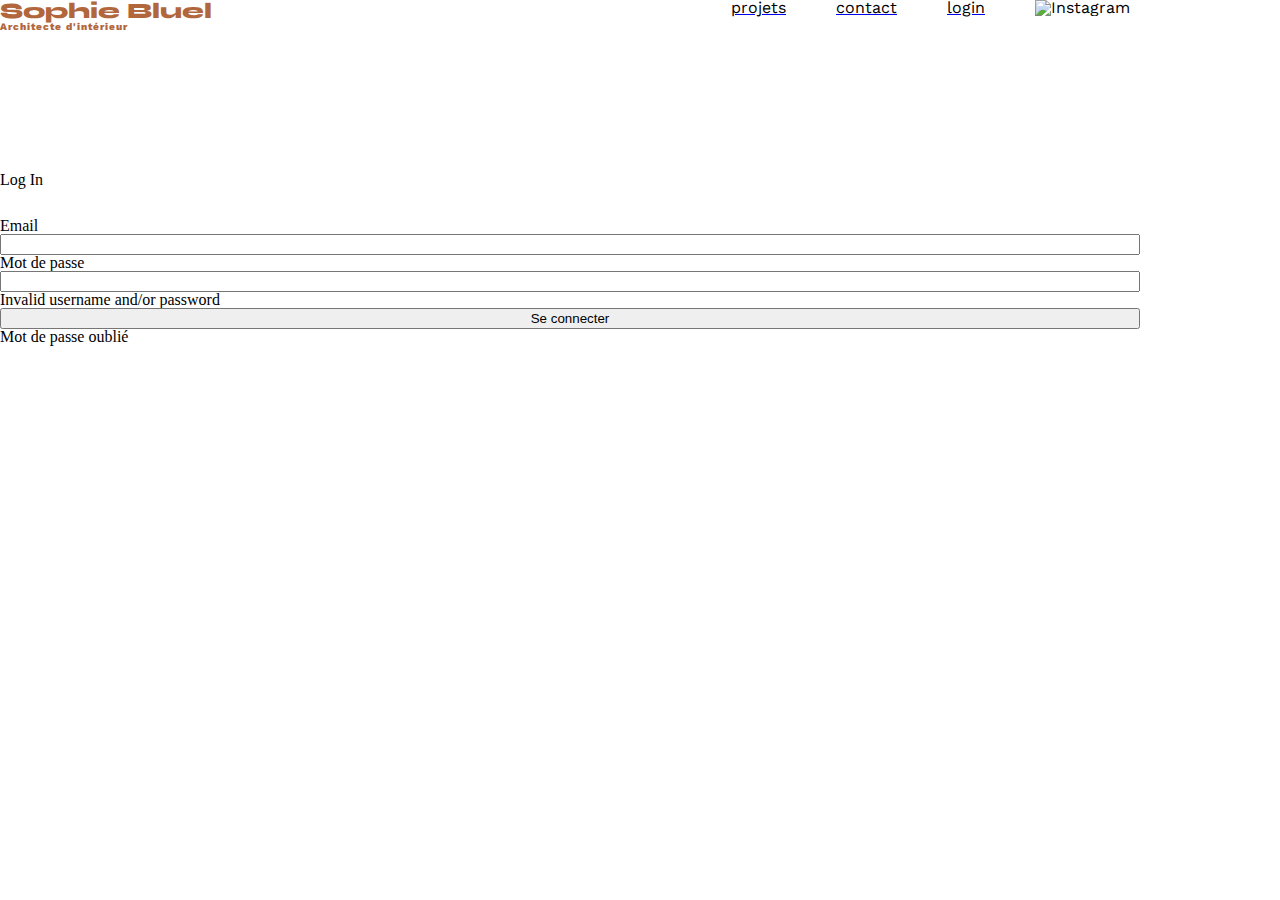
==== FrontEnd/pages/login.html @ f952ca87 "added script to log in" ====
<!DOCTYPE html>
<html lang="en">
	<head>
		<meta charset="UTF-8" />
		<title>Sophie Bluel - Architecte d'intérieur</title>
		<meta name="viewport" content="width=device-width, initial-scale=1.0" />
		<link rel="preconnect" href="https://fonts.googleapis.com" />
		<link rel="preconnect" href="https://fonts.gstatic.com" crossorigin />
		<link
			href="https://fonts.googleapis.com/css2?family=Syne:wght@700;800&family=Work+Sans&display=swap"
			rel="stylesheet"
		/>
		<meta name="description" content="" />
		<link rel="stylesheet" href="../style/style.css" />
		<script src="../scripts/log-in.js" type="module"></script>
	</head>
	<body>
		<header class="header">
			<h1 class="header__logo">
				Sophie Bluel
				<span class="header__logo__span">Architecte d'intérieur</span>
			</h1>
			<nav class="header__nav">
				<ul class="header__nav__link__wrapper">
					<a href="./index.html">
						<li class="header__nav__link">projets</li>
					</a>
					<a href="./index.html">
						<li class="header__nav__link">contact</li>
					</a>
					<a href="./login.html">
						<li class="header__nav__link">login</li>
					</a>
					<li class="header__nav__link">
						<img
							src="../assets/icons/instagram.png"
							alt="Instagram"
							class="header__nav__link__image"
						/>
					</li>
				</ul>
			</nav>
		</header>

		<h2>Log In</h2>

		<section id="contact">
			<form action="#" class="form" name="form">
				<label for="email">Email</label>
				<input type="email" name="email" id="email" />
				<label for="password">Mot de passe</label>
				<input type="password" name="password" id="password" />
				<div id="login-error-msg-holder">
					<p id="login-error-msg">
						Invalid username and/or password
					</p>
				</div>
				<input type="submit" value="Se connecter" class="form__submit" />
				<p class="forgotten__password">Mot de passe oublié</p>
			</form>
		</section>
	</body>
</html>
---- FrontEnd/style/style.css ----
:root {
	--green: #1d6154;
	--white: #ffffff;
}

body {
	max-width: 1140px;
	margin: auto;
	font-family: "Work Sans";
	font-size: 14px;
}

.section__title {
	font-family: "Syne";
	font-weight: 700;
	font-size: 30px;
	color: #1d6154;
}

.hidden {
	display: none;
}

.header {
	max-width: 1140px;
	margin: auto;
	display: flex;
	justify-content: space-between;
	margin-bottom: 140px;
}
.header__logo {
	display: flex;
	flex-direction: column;
	font-family: "Syne";
	font-size: 22px;
	font-weight: 800;
	color: #b1663c;
}
.header__logo__span {
	font-family: "Work Sans";
	font-size: 10px;
	letter-spacing: 0.1em;
}
.header__nav__link__wrapper {
	display: flex;
	align-items: center;
	gap: 30px;
	list-style-type: none;
}
.header__nav__link {
	padding: 0 10px;
	font-size: 1em;
	color: black;
	text-decoration: none;
	font-family: "Work Sans";
}
.header__nav__link:hover {
	color: #b1663c;
}
.header__nav__link__image {
	width: 22px;
}

.introduction {
	display: flex;
	align-items: center;
	max-width: 1140px;
	margin: auto;
	margin-bottom: 140px;
}
.introduction__figure {
	flex: 1;
}
.introduction__image {
	display: block;
	margin: auto;
	width: 80%;
}
.introduction__article {
	flex: 1;
}
.introduction__text {
	margin-bottom: 0.5em;
	font-size: 14px;
	font-family: "Work Sans";
	color: #3d3d3d;
}

.filter__button,
.reset__button {
	border: 1px solid var(--green);
	background-color: var(--white);
	color: var(--green);
	border-radius: 60px;
	font-size: 16px;
	font-weight: bold;
	text-align: center;
	padding: 5px 10px;
}
.filter__button:focus,
.reset__button:focus {
	background-color: var(--green);
	color: var(--white);
}

.gallery {
	width: 100%;
	display: grid;
	grid-template-columns: 1fr 1fr 1fr;
	grid-column-gap: 20px;
	grid-row-gap: 20px;
}
.gallery__image {
	width: 100%;
}

.contact {
	width: 50%;
	margin: auto;
}
.contact__title {
	margin-bottom: 20px;
}
.form {
	text-align: left;
	margin-top: 30px;
	display: flex;
	flex-direction: column;
}
.form__input {
	height: 50px;
	font-size: 1.2em;
	border: none;
	box-shadow: 0px 4px 14px rgba(0, 0, 0, 0.09);
}
.form__label {
	margin: 2em 0 1em 0;
}
.contact__message__textarea {
	border: none;
	box-shadow: 0px 4px 14px rgba(0, 0, 0, 0.09);
}
.contact__form__submit {
	font-family: "Syne";
	font-weight: 700;
	color: white;
	background-color: #1d6154;
	margin: 2em auto;
	width: 180px;
	text-align: center;
	border-radius: 60px;
}

.footer {
	background-color: var(--white);
}
.footer__nav__link__wrapper {
	display: flex;
	justify-content: flex-end;
	padding: 1.5em 6em;
}
.footer__nav__link {
	font-family: "Work Sans";
	font-weight: 300;
	font-size: 14px;
}

html,
body,
div,
span,
applet,
object,
iframe,
h1,
h2,
h3,
h4,
h5,
h6,
p,
blockquote,
pre,
a,
abbr,
acronym,
address,
big,
cite,
code,
del,
dfn,
em,
img,
ins,
kbd,
q,
s,
samp,
small,
strike,
strong,
sub,
sup,
tt,
var,
b,
u,
i,
center,
dl,
dt,
dd,
ol,
ul,
li,
fieldset,
form,
label,
legend,
table,
caption,
tbody,
tfoot,
thead,
tr,
th,
td,
article,
aside,
canvas,
details,
embed,
figure,
figcaption,
footer,
header,
hgroup,
menu,
nav,
output,
ruby,
section,
summary,
time,
mark,
audio,
video {
	margin: 0;
	padding: 0;
	border: 0;
	font-size: 100%;
	font: inherit;
	vertical-align: baseline;
}
article,
aside,
details,
figcaption,
figure,
footer,
header,
hgroup,
menu,
nav,
section {
	display: block;
}
body {
	line-height: 1;
}
ol,
ul {
	list-style: none;
}
blockquote,
q {
	quotes: none;
}
blockquote:before,
blockquote:after,
q:before,
q:after {
	content: "";
	content: none;
}
table {
	border-collapse: collapse;
	border-spacing: 0;
}
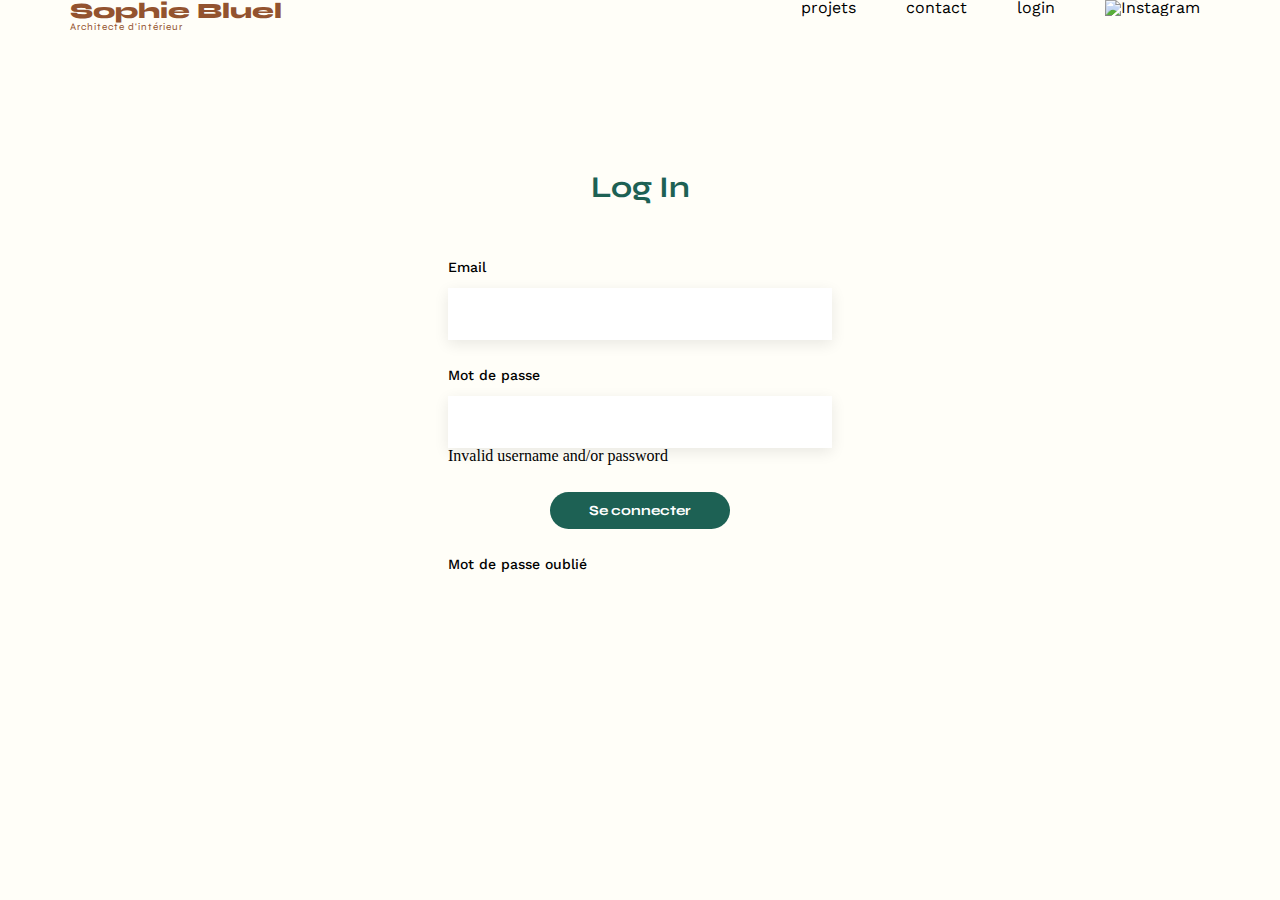
==== commit dcd00696: "deleted elements to be created in scripts on login" ====
--- a/FrontEnd/pages/login.html
+++ b/FrontEnd/pages/login.html
@@ -13,6 +13,7 @@
 		<meta name="description" content="" />
 		<link rel="stylesheet" href="../style/style.css" />
 		<script src="../scripts/log-in.js" type="module"></script>
+		<script src="../scripts/log-in-display.js" type="module"></script>
 	</head>
 	<body>
 		<header class="header">
@@ -22,14 +23,14 @@
 			</h1>
 			<nav class="header__nav">
 				<ul class="header__nav__link__wrapper">
-					<a href="./index.html">
-						<li class="header__nav__link">projets</li>
+					<a href="./index.html" class="header__nav__link">
+						<li>projets</li>
 					</a>
-					<a href="./index.html">
-						<li class="header__nav__link">contact</li>
+					<a href="./index.html" class="header__nav__link">
+						<li>contact</li>
 					</a>
-					<a href="./login.html">
-						<li class="header__nav__link">login</li>
+					<a href="./login.html" class="header__nav__link">
+						<li>login</li>
 					</a>
 					<li class="header__nav__link">
 						<img
@@ -42,20 +43,33 @@
 			</nav>
 		</header>
 
-		<h2>Log In</h2>
-
-		<section id="contact">
-			<form action="#" class="form" name="form">
-				<label for="email">Email</label>
-				<input type="email" name="email" id="email" />
-				<label for="password">Mot de passe</label>
-				<input type="password" name="password" id="password" />
+		<section id="section login">
+			<h2 class="login__title section__title">Log In</h2>
+			<form action="#" class="login__form form" name="form">
+				<label for="email" class="login__label form__label">Email</label>
+				<input
+					type="email"
+					name="email"
+					id="email"
+					class="login__input form__input"
+				/>
+				<label for="password" class="login__label form__label"
+					>Mot de passe</label
+				>
+				<input
+					type="password"
+					name="password"
+					id="password"
+					class="login__input form__input"
+				/>
 				<div id="login-error-msg-holder">
-					<p id="login-error-msg">
-						Invalid username and/or password
-					</p>
+					<p id="login-error-msg">Invalid username and/or password</p>
 				</div>
-				<input type="submit" value="Se connecter" class="form__submit" />
+				<input
+					type="submit"
+					value="Se connecter"
+					class="login__form__submit form__submit"
+				/>
 				<p class="forgotten__password">Mot de passe oublié</p>
 			</form>
 		</section>
--- a/FrontEnd/style/style.css
+++ b/FrontEnd/style/style.css
@@ -1,29 +1,50 @@
 :root {
-	--green: #1d6154;
+	--main-color: #1d6154;
+	--secondary-color: #93532f;
+	--background-color: #fffef8;
 	--white: #ffffff;
-}
+	--black: #000000;
+	--light-black: #3d3d3d;
 
+	--main-font: "Syne";
+	--secondary-font: "Work Sans";
+}
 body {
+	background-color: var(--background-color);
+}
+.fa-trash-can {
+	color: var(--white);
+}
+.header,
+.section {
 	max-width: 1140px;
 	margin: auto;
-	font-family: "Work Sans";
-	font-size: 14px;
-}
-
+}
 .section__title {
-	font-family: "Syne";
+	font-family: var(--main-font);
 	font-weight: 700;
 	font-size: 30px;
-	color: #1d6154;
-}
-
+	color: var(--main-color);
+}
 .hidden {
 	display: none;
 }
-
+.hidden__inherit {
+	display: inherit;
+}
+.edition__mode__display {
+	display: flex;
+	justify-content: center;
+	gap: 1em;
+	background-color: var(--black);
+	color: var(--white);
+	padding: 20px;
+	margin-bottom: 40px;
+	font-family: var(--secondary-font);
+	font-weight: 400;
+	font-size: 16px;
+}
 .header {
-	max-width: 1140px;
-	margin: auto;
 	display: flex;
 	justify-content: space-between;
 	margin-bottom: 140px;
@@ -31,14 +52,15 @@
 .header__logo {
 	display: flex;
 	flex-direction: column;
-	font-family: "Syne";
+	font-family: var(--main-font);
 	font-size: 22px;
 	font-weight: 800;
-	color: #b1663c;
+	color: var(--secondary-color);
 }
 .header__logo__span {
-	font-family: "Work Sans";
+	font-family: var(--secondary-color);
 	font-size: 10px;
+	font-weight: 400;
 	letter-spacing: 0.1em;
 }
 .header__nav__link__wrapper {
@@ -49,18 +71,15 @@
 }
 .header__nav__link {
 	padding: 0 10px;
-	font-size: 1em;
-	color: black;
+	font-size: 16px;
+	font-family: var(--secondary-font);
+	font-weight: 400;
+	color: var(--black);
 	text-decoration: none;
-	font-family: "Work Sans";
-}
-.header__nav__link:hover {
-	color: #b1663c;
 }
 .header__nav__link__image {
 	width: 22px;
 }
-
 .introduction {
 	display: flex;
 	align-items: center;
@@ -82,27 +101,38 @@
 .introduction__text {
 	margin-bottom: 0.5em;
 	font-size: 14px;
-	font-family: "Work Sans";
-	color: #3d3d3d;
-}
-
+	font-family: var(--secondary-font);
+	font-weight: 400;
+	color: var(--light-black);
+}
+.portfolio__title {
+	text-align: center;
+}
+.portfolio__modify__button {
+	font-family: var(--secondary-font);
+	font-weight: 400;
+	font-size: 14px;
+}
+.filter__button__menu {
+	margin-top: 1em;
+}
 .filter__button,
 .reset__button {
-	border: 1px solid var(--green);
+	border: 1px solid var(--main-color);
 	background-color: var(--white);
-	color: var(--green);
+	color: var(--main-color);
 	border-radius: 60px;
+	font-family: var(--main-font);
 	font-size: 16px;
-	font-weight: bold;
+	font-weight: 700;
 	text-align: center;
 	padding: 5px 10px;
 }
 .filter__button:focus,
 .reset__button:focus {
-	background-color: var(--green);
+	background-color: var(--main-color);
 	color: var(--white);
 }
-
 .gallery {
 	width: 100%;
 	display: grid;
@@ -113,13 +143,20 @@
 .gallery__image {
 	width: 100%;
 }
-
-.contact {
-	width: 50%;
-	margin: auto;
-}
-.contact__title {
-	margin-bottom: 20px;
+.gallery__figcaption {
+	font-family: var(--secondary-font);
+	font-weight: 400;
+	font-size: 13px;
+}
+.form {
+	width: 30%;
+	margin: 3em auto 0;
+}
+.form__label,
+.form__input {
+	font-family: var(--secondary-font);
+	font-weight: 500;
+	font-size: 14px;
 }
 .form {
 	text-align: left;
@@ -136,21 +173,42 @@
 .form__label {
 	margin: 2em 0 1em 0;
 }
+.form__submit {
+	font-family: var(--main-font);
+	font-weight: 700;
+	font-size: 14px;
+	color: var(--white);
+	background-color: var(--main-color);
+	margin: 2em auto;
+	padding: 10px 0;
+	width: 180px;
+	text-align: center;
+	border-radius: 60px;
+	border: none;
+}
+.contact__title {
+	margin: 2em 0 1em;
+	text-align: center;
+}
+.contact__text {
+	font-family: var(--secondary-font);
+	font-weight: 400;
+	font-size: 16px;
+	text-align: center;
+}
+
 .contact__message__textarea {
 	border: none;
 	box-shadow: 0px 4px 14px rgba(0, 0, 0, 0.09);
 }
-.contact__form__submit {
-	font-family: "Syne";
-	font-weight: 700;
-	color: white;
-	background-color: #1d6154;
-	margin: 2em auto;
-	width: 180px;
-	text-align: center;
-	border-radius: 60px;
-}
-
+.login__title {
+	text-align: center;
+}
+.forgotten__password {
+	font-family: var(--secondary-font);
+	font-weight: 500;
+	font-size: 14px;
+}
 .footer {
 	background-color: var(--white);
 }
@@ -160,11 +218,22 @@
 	padding: 1.5em 6em;
 }
 .footer__nav__link {
-	font-family: "Work Sans";
+	font-family: var(--secondary-font);
 	font-weight: 300;
 	font-size: 14px;
 }
-
+.modal__photo__gallery {
+	display: flex;
+}
+.modal__image {
+	width: 80px;
+	height: auto;
+}
+.icon__div {
+	width: 24px;
+	height: 24px;
+	background-color: var(--black);
+}
 html,
 body,
 div,
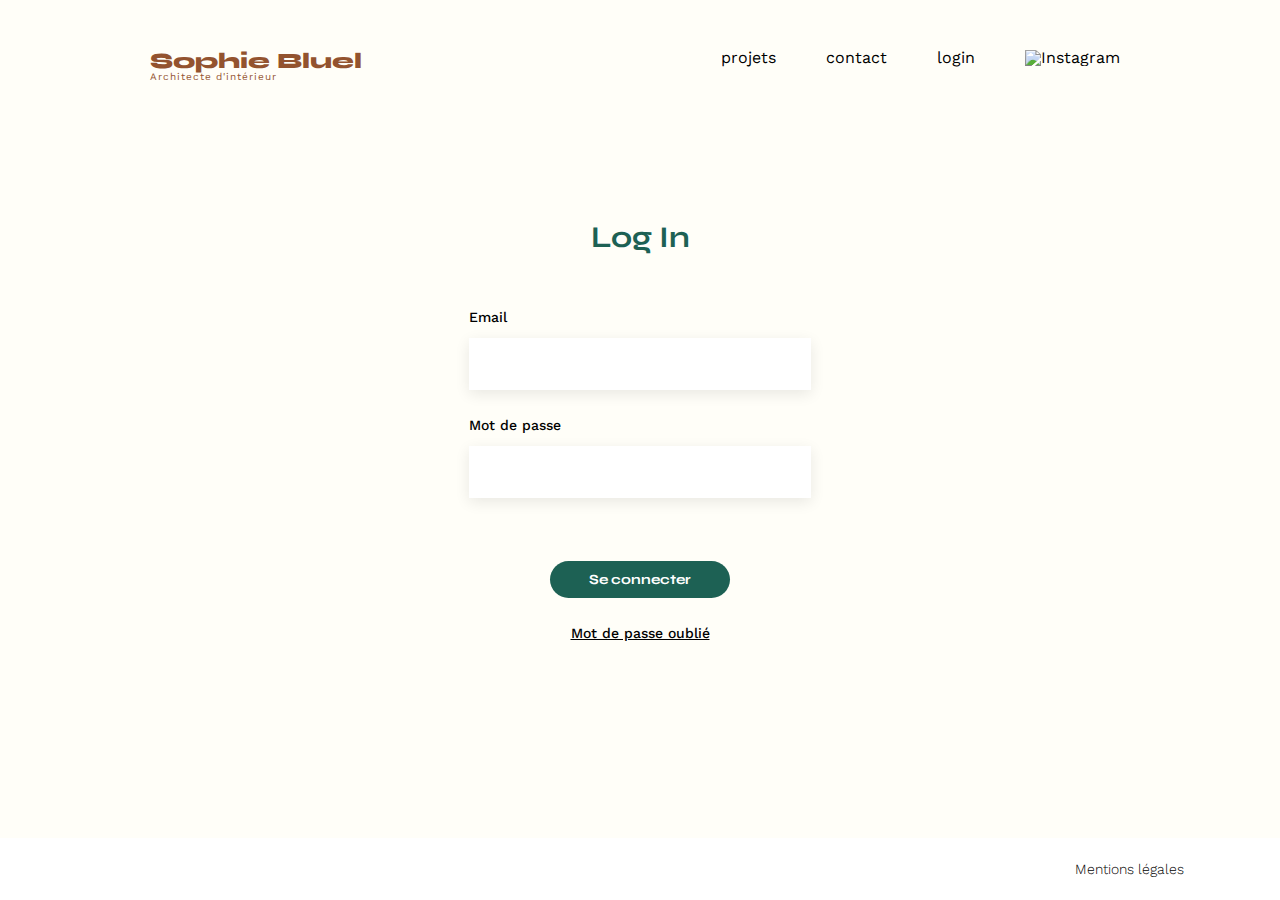
==== commit b6a54b73: "minor changes" ====
--- a/FrontEnd/pages/login.html
+++ b/FrontEnd/pages/login.html
@@ -23,15 +23,17 @@
 			</h1>
 			<nav class="header__nav">
 				<ul class="header__nav__link__wrapper">
-					<a href="./index.html" class="header__nav__link">
-						<li>projets</li>
-					</a>
-					<a href="./index.html" class="header__nav__link">
-						<li>contact</li>
-					</a>
-					<a href="./login.html" class="header__nav__link">
-						<li>login</li>
-					</a>
+					<li>
+						<a href="./index.html" class="header__nav__link"> projets </a>
+					</li>
+					<li>
+						<a href="./index.html" class="header__nav__link"> contact </a>
+					</li>
+					<li>
+						<a href="./login.html" class="header__nav__link login__link">
+							login
+						</a>
+					</li>
 					<li class="header__nav__link">
 						<img
 							src="../assets/icons/instagram.png"
@@ -43,35 +45,46 @@
 			</nav>
 		</header>
 
-		<section id="section login">
+		<section class="section login">
 			<h2 class="login__title section__title">Log In</h2>
 			<form action="#" class="login__form form" name="form">
-				<label for="email" class="login__label form__label">Email</label>
+				<label for="email" class="login__form__email__label form__label"
+					>Email</label
+				>
 				<input
 					type="email"
 					name="email"
+					class="login__form__email__input form__input"
 					id="email"
-					class="login__input form__input"
 				/>
-				<label for="password" class="login__label form__label"
+				<label for="password" class="login__form__password__label form__label"
 					>Mot de passe</label
 				>
 				<input
 					type="password"
 					name="password"
+					class="login__form__password__input form__input"
 					id="password"
-					class="login__input form__input"
 				/>
-				<div id="login-error-msg-holder">
-					<p id="login-error-msg">Invalid username and/or password</p>
+				<div class="login__form__error__message__wrapper">
+					<p class="login__form__error__message">
+						Combinaison email / mot de passe invalide
+					</p>
 				</div>
 				<input
 					type="submit"
 					value="Se connecter"
 					class="login__form__submit form__submit"
 				/>
-				<p class="forgotten__password">Mot de passe oublié</p>
+				<p class="login__form__forgotten__password">Mot de passe oublié</p>
 			</form>
 		</section>
+		<footer class="footer login__footer">
+			<nav class="footer__nav">
+				<ul class="footer__nav__link__wrapper">
+					<li class="footer__nav__link">Mentions légales</li>
+				</ul>
+			</nav>
+		</footer>
 	</body>
 </html>
--- a/FrontEnd/style/style.css
+++ b/FrontEnd/style/style.css
@@ -1,5 +1,6 @@
 :root {
 	--main-color: #1d6154;
+	--main-color-hover: #0e2f28;
 	--secondary-color: #93532f;
 	--background-color: #fffef8;
 	--white: #ffffff;
@@ -32,7 +33,7 @@
 .hidden__inherit {
 	display: inherit;
 }
-.edition__mode__display {
+.edit {
 	display: flex;
 	justify-content: center;
 	gap: 1em;
@@ -47,7 +48,7 @@
 .header {
 	display: flex;
 	justify-content: space-between;
-	margin-bottom: 140px;
+	margin: 50px 150px 140px;
 }
 .header__logo {
 	display: flex;
@@ -58,7 +59,7 @@
 	color: var(--secondary-color);
 }
 .header__logo__span {
-	font-family: var(--secondary-color);
+	font-family: var(--secondary-font);
 	font-size: 10px;
 	font-weight: 400;
 	letter-spacing: 0.1em;
@@ -76,6 +77,9 @@
 	font-weight: 400;
 	color: var(--black);
 	text-decoration: none;
+}
+.header__nav__link:hover {
+	font-weight: 600;
 }
 .header__nav__link__image {
 	width: 22px;
@@ -87,6 +91,9 @@
 	margin: auto;
 	margin-bottom: 140px;
 }
+.introduction__title {
+	margin-bottom: 1em;
+}
 .introduction__figure {
 	flex: 1;
 }
@@ -105,16 +112,28 @@
 	font-weight: 400;
 	color: var(--light-black);
 }
+.portfolio__title__div {
+	display: grid;
+	grid-template-columns: 1fr auto 1fr;
+	gap: 10px;
+	margin-bottom: 2em;
+}
 .portfolio__title {
-	text-align: center;
-}
-.portfolio__modify__button {
-	font-family: var(--secondary-font);
-	font-weight: 400;
-	font-size: 14px;
+	justify-self: center;
+}
+.portfolio__modify__div {
+	display: flex;
+	align-items: center;
+	gap: 0.5em;
+	margin-left: 1.5em;
+	font-family: var(--secondary-font);
+	font-weight: 400;
+	font-size: 14px;
+	width: 84px;
 }
 .filter__button__menu {
-	margin-top: 1em;
+	margin-bottom: 2em;
+	text-align: center;
 }
 .filter__button,
 .reset__button {
@@ -186,6 +205,9 @@
 	border-radius: 60px;
 	border: none;
 }
+.form__submit:hover {
+	background-color: var(--main-color-hover);
+}
 .contact__title {
 	margin: 2em 0 1em;
 	text-align: center;
@@ -222,18 +244,129 @@
 	font-weight: 300;
 	font-size: 14px;
 }
+.modal {
+	width: 630px;
+	height: 688px;
+	border-radius: 10px;
+}
+.modal__photo__gallery__div {
+	display: flex;
+	flex-direction: column;
+}
+.fa-xmark {
+	align-self: flex-end;
+}
 .modal__photo__gallery {
 	display: flex;
+	flex-direction: row;
+	flex-wrap: wrap;
+	padding: 20px 50px;
+}
+.modal__photo__gallery__title {
+	font-family: var(--secondary-font);
+	font-weight: 400;
+	font-size: 26px;
+	text-align: center;
+	padding-bottom: 30px;
 }
 .modal__image {
 	width: 80px;
 	height: auto;
+	padding-bottom: 30px;
 }
 .icon__div {
 	width: 24px;
 	height: 24px;
 	background-color: var(--black);
-}
+	display: flex;
+	justify-content: center;
+	align-items: center;
+	position: relative;
+	top: 6px;
+	right: 30px;
+}
+.modal__photo__gallery__separator {
+	border: 1px solid #b3b3b3;
+	width: 420px;
+	align-self: center;
+	margin-bottom: 20px;
+}
+.modal__photo__add__title {
+	font-family: var(--secondary-font);
+	font-weight: 400;
+	font-size: 26px;
+	text-align: center;
+}
+.modal__form {
+	width: 420px;
+}
+.modal__form__photo {
+	max-height: 201px;
+}
+.modal__form__photo__add {
+	width: 420px;
+	height: 169px;
+	border-radius: 3px;
+	background-color: #e8f1f6;
+	display: flex;
+	flex-direction: column;
+	justify-content: center;
+	align-items: center;
+	padding: 1em 0;
+	gap: 1em;
+}
+.modal__form__button {
+	font-family: var(--secondary-font);
+	font-weight: 500;
+	font-size: 14px;
+	color: #306685;
+	background-color: #cbd6dc;
+	border-radius: 50px;
+	border: none;
+	gap: 0.5em;
+	padding: 0.5em 1em;
+}
+.modal__image__input {
+	display: none;
+}
+.modal__form__size__info {
+	font-family: var(--secondary-font);
+	font-weight: 400;
+	font-size: 10px;
+	color: #444444;
+	z-index: 0;
+}
+.modal__title__input,
+.modal__category__input {
+	width: 420px;
+}
+.modal__photo__add__separator {
+	border: 1px solid #b3b3b3;
+	width: 420px;
+	align-self: center;
+	margin: 50px 0 20px;
+}
+.login__form__error__message {
+	font-family: var(--secondary-font);
+	font-weight: 500;
+	font-size: 14px;
+	margin-top: 1.5em;
+	opacity: 0;
+	color: red;
+}
+.login__form__forgotten__password {
+	font-family: var(--secondary-font);
+	font-weight: 500;
+	font-size: 14px;
+	margin: 0 auto 2em;
+	text-decoration: underline;
+}
+.login__footer {
+	width: 100%;
+	position: absolute;
+	bottom: 0;
+}
+
 html,
 body,
 div,
